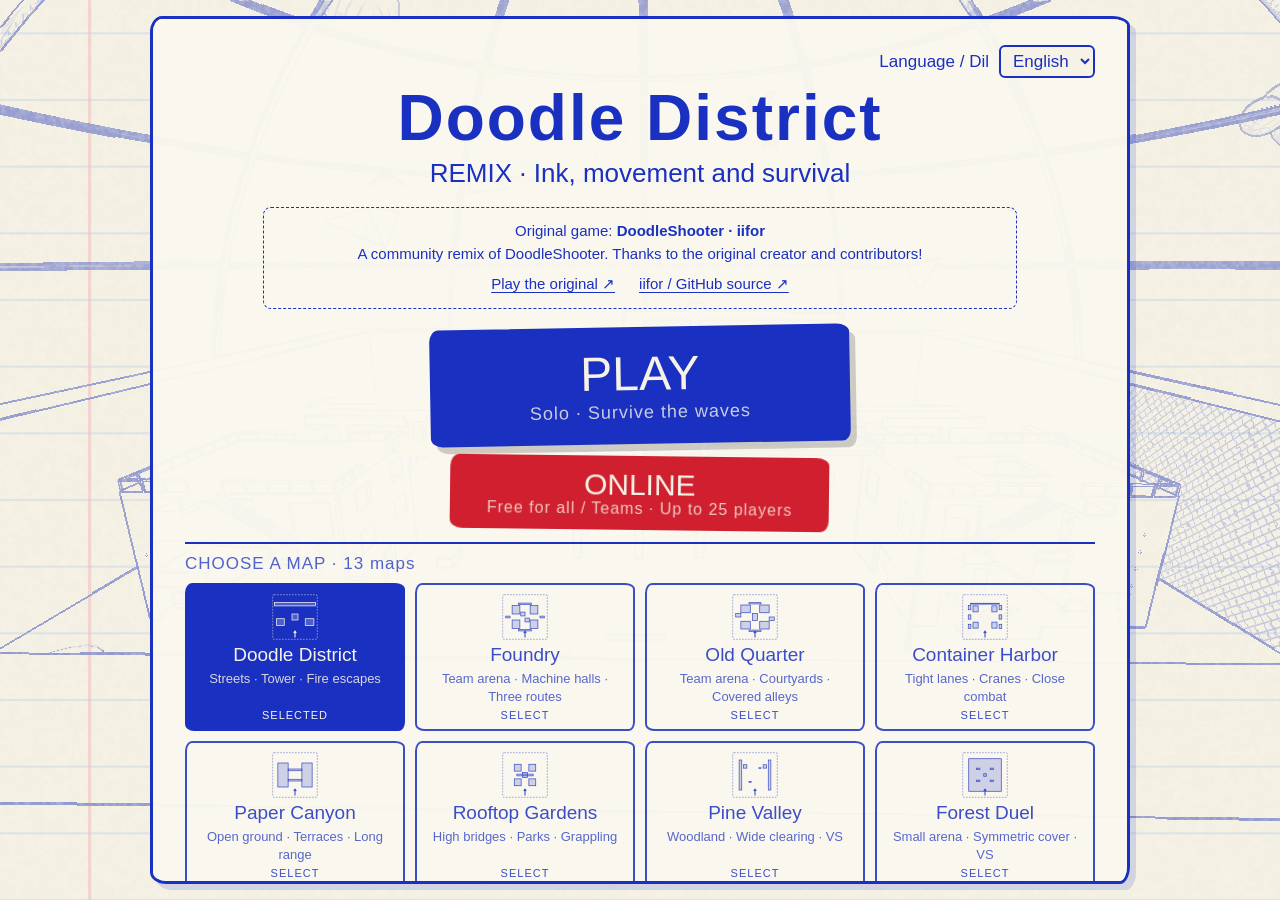
==== doodleshooter-remix/index.html @ 221af794 "新增多地图游戏" ====
<!DOCTYPE html>
<html lang="en">
<head>
<meta charset="utf-8">
<meta name="viewport" content="width=device-width, initial-scale=1">
<title>Doodle District · Remix</title>
<link rel="icon" href="data:,">
<meta name="description" content="Doodle District Remix: 13 maps, 11 guns, a katana and grappling. Survive solo or play online with friends. Original game by iifor/doodleshooter.">
<link rel="stylesheet" href="./style.css">
<script type="importmap">
{ "imports": {
  "three": "./vendor/three/three.module.js",
  "three/addons/": "./vendor/three/addons/"
} }
</script>
</head>
<body>
<canvas id="c"></canvas>
<div id="hud"></div>
<script src="./vendor/peerjs/peerjs.min.js"></script>
<script type="module" src="./src/main.js"></script>
</body>
</html>
---- doodleshooter-remix/style.css ----
:root { --ink: #1a30c0; --red: #d02030; --paper: #f6f3e6; }
html, body { margin: 0; height: 100%; overflow: hidden; background: var(--paper); font-family: 'Comic Sans MS', 'Marker Felt', 'Segoe Print', 'Noto Sans SC', 'PingFang SC', 'Microsoft YaHei', sans-serif; }
canvas#c { position: fixed; inset: 0; width: 100vw; height: 100vh; display: block; }
#hud { position: fixed; inset: 0; pointer-events: none; color: var(--ink); user-select: none; overflow: hidden; }
.hud-tl, .hud-tr, .hud-bl, .hud-br, .crosshair, .grapple-ret, .hitmarker, .dmg-ind, .message, .killfeed { mix-blend-mode: multiply; }
#hud.nogame .hud-tl, #hud.nogame .hud-tr, #hud.nogame .hud-bl, #hud.nogame .hud-br, #hud.nogame .crosshair, #hud.nogame .grapple-ret, #hud.nogame .killfeed { display: none; }
.hud-tl { position: absolute; left: 9%; top: 3%; font-size: 30px; transform: rotate(-1.5deg); }
.hud-tr { position: absolute; right: 4%; top: 3%; text-align: right; font-size: 30px; transform: rotate(1deg); }
.hud-bl { position: absolute; left: 9%; bottom: 5%; }
.hud-br { position: absolute; right: 4%; bottom: 5%; text-align: right; }
.ammo b { font-size: 58px; } .ammo span { font-size: 28px; opacity: .8; } .reloading { font-size: 22px !important; color: var(--red); }
.tally { display: flex; flex-wrap: wrap; width: 240px; gap: 3px; margin-top: -8px; align-items: flex-end; }
.tally i { display: block; width: 4px; height: 20px; background: var(--ink); transform: rotate(4deg); border-radius: 2px; opacity: .9; }
.tally i:nth-child(5n) { width: 4px; margin-right: 10px; transform: rotate(-8deg); }
.health { margin-bottom: 8px; font-size: 26px; display: flex; align-items: center; gap: 10px; }
.bar { width: 210px; height: 16px; border: 2.5px solid var(--ink); border-radius: 6px 8px 5px 7px / 8px 5px 7px 6px; overflow: hidden; transform: rotate(-1deg); }
.fill { height: 100%; width: 100%; background: repeating-linear-gradient(-55deg, var(--ink) 0 2.5px, transparent 2.5px 6px); transition: width .15s; }
.low .bar { border-color: var(--red); } .low .fill { background: repeating-linear-gradient(-55deg, var(--red) 0 2.5px, transparent 2.5px 6px); }
.crosshair { position: absolute; left: 50%; top: 50%; width: 0; height: 0; --s: 10px; filter: drop-shadow(0 0 1px rgba(255,255,255,.9)); }
.crosshair i { position: absolute; background: var(--red); border-radius: 2px; transition: top .06s, left .06s; }
.ch-t { width: 3px; height: 12px; left: -1.5px; top: calc(-1 * var(--s) - 12px); }
.ch-b { width: 3px; height: 12px; left: -1.5px; top: var(--s); }
.ch-l { width: 12px; height: 3px; top: -1.5px; left: calc(-1 * var(--s) - 12px); }
.ch-r { width: 12px; height: 3px; top: -1.5px; left: var(--s); }
.ch-dot { width: 3px; height: 3px; left: -1.5px; top: -1.5px; border-radius: 50%; }
.crosshair.katana i { background: var(--ink); } .crosshair.katana .ch-t, .crosshair.katana .ch-b { height: 16px; }
.crosshair.katana .ch-l, .crosshair.katana .ch-r { display: none; }
.grapple-ret { position: absolute; left: 50%; top: 50%; width: 30px; height: 30px; margin: -15px; border: 2.5px dashed var(--ink); border-radius: 50%; opacity: 0; transition: opacity .1s, transform .12s; transform: scale(1.6) rotate(0deg); }
.grapple-ret.on { opacity: .9; transform: scale(1) rotate(20deg); } .grapple-ret.attached { border-style: solid; transform: scale(.65); }
.hitmarker { position: absolute; left: 50%; top: 50%; opacity: 0; }
.hitmarker i { position: absolute; width: 3.5px; height: 36px; background: #e8801a; left: -1.75px; top: -18px; border-radius: 2px; box-shadow: 0 0 0 1px rgba(250,248,238,.85); }
.hitmarker i:first-child { transform: rotate(45deg); } .hitmarker i:last-child { transform: rotate(-45deg); }
.hitmarker.show { animation: hm .24s ease-out; }
.hitmarker.crit i { background: var(--red); width: 4.5px; height: 44px; top: -22px; left: -2.25px; }
.hitmarker.kill i { background: var(--red); width: 5px; height: 50px; top: -25px; left: -2.5px; }
@keyframes hm { 0% { opacity: 1; transform: scale(1.5); } 100% { opacity: 0; transform: scale(1); } }
.message { position: absolute; left: 0; right: 0; top: 24%; text-align: center; }
.msg-main { font-size: 88px; color: var(--ink); transform: rotate(-2deg); opacity: 0; letter-spacing: 3px; line-height: 1; }
.msg-main.show { animation: scribble .55s ease-out forwards; }
@keyframes scribble { 0% { opacity: 0; transform: rotate(-7deg) scale(1.7); filter: blur(3px); } 55% { opacity: 1; transform: rotate(-1deg) scale(.95); filter: blur(0); } 100% { opacity: 1; transform: rotate(-2deg) scale(1); } }
.msg-sub { font-size: 32px; opacity: .85; }
.killfeed { position: absolute; right: 4%; top: 28%; text-align: right; font-size: 27px; }
.killfeed div { animation: kf 1.7s ease-out forwards; } .killfeed .pts { color: var(--red); }
@keyframes kf { 0% { opacity: 0; transform: translateX(30px) rotate(3deg); } 15% { opacity: 1; transform: none; } 75% { opacity: 1; } 100% { opacity: 0; } }
.dmg-ind { position: absolute; left: 50%; top: 50%; }
.dmg-ind i { position: absolute; left: -16px; top: -140px; width: 32px; height: 22px; transform-origin: 16px 140px; background: var(--red); clip-path: polygon(50% 0, 100% 100%, 0 100%); opacity: .9; animation: di 1s linear forwards; }
@keyframes di { to { opacity: 0; } }
.screen { position: absolute; inset: 0; display: none; align-items: center; justify-content: center; pointer-events: auto; cursor: pointer; background: rgba(246, 243, 230, .55); }
.screen.show { display: flex; }
.panel { box-sizing: border-box; text-align: center; width: min(980px, calc(100% - 32px)); max-height: calc(100dvh - 32px); overflow-y: auto; padding: 26px 32px; background: rgba(250, 248, 238, .96); box-shadow: 6px 6px 0 rgba(26, 48, 192, .15); border: 3px solid var(--ink); border-radius: 12px 18px 10px 16px / 16px 10px 18px 12px; }
.panel h1 { font-size: clamp(34px, 5vw, 68px); margin: 0; letter-spacing: 2px; line-height: 1; }
.panel h2 { font-size: 26px; margin: 8px 0 18px; font-weight: normal; }
.credits { margin: 0 auto 18px; padding: 12px 16px; max-width: 720px; border: 1px dashed var(--ink); border-radius: 8px; font-size: 15px; line-height: 1.5; cursor: default; }
.credits p { margin: 0 0 8px; }
.credits nav { display: flex; flex-wrap: wrap; justify-content: center; gap: 6px 24px; }
.credits a { color: var(--ink); text-decoration: underline; text-underline-offset: 3px; }
.credits a:hover { color: var(--red); }
.credits a:focus-visible { outline: 2px solid var(--red); outline-offset: 4px; border-radius: 2px; }
.panel .cols { display: grid; grid-template-columns: 1.25fr 1fr; gap: 28px; text-align: left; font-size: 18px; line-height: 1.5; }
.panel .cols > div { min-width: 0; }
.controls { margin-top: 24px; border-top: 2px dashed var(--ink); padding-top: 10px; }
.controls summary { cursor: pointer; font-size: 24px; }
.controls[open] summary { margin-bottom: 14px; }
.panel .cols b { color: var(--red); } .colhead { font-size: 26px; border-bottom: 2px solid var(--ink); margin-bottom: 4px; }
.panel .go { font-size: 34px; margin-top: 18px; animation: blink 1.2s infinite; } @keyframes blink { 50% { opacity: .35; } }
.panel .stats { font-size: 30px; line-height: 1.4; } .panel .stats b { color: var(--red); }
.panel .tip { font-size: 21px; opacity: .8; margin-top: 8px; }
.weapon { font-size: 36px; } .hint { font-size: 20px; opacity: .8; }
.combo { font-size: 26px; color: var(--red); min-height: 30px; }
.timer { font-size: 24px; color: var(--red); }
@media (max-width: 900px) { .panel .cols { grid-template-columns: 1fr; gap: 18px; font-size: 18px; } .msg-main { font-size: 56px; } }
/* v2 additions */
.crosshair.ads { opacity: 0; }
.slots { display: grid; grid-template-rows: repeat(6, auto); grid-auto-flow: column; gap: 2px 14px; justify-content: end; margin-bottom: 8px; font-size: 16px; opacity: .9; }
.support-status { font-size: 17px; margin-top: 12px; max-width: 400px; line-height: 1.4; }
.hud-br .hint { max-width: 390px; }
.slots { background: rgba(250, 248, 238, .9); border-radius: 8px; padding: 8px 10px; opacity: 1; }
.hud-br .hint { background: rgba(250, 248, 238, .88); border-radius: 5px; padding: 3px 7px; }
@media (max-width: 1100px) {
  .hud-bl { left: 3%; }
  .slots { font-size: 15px; gap: 2px 10px; }
  .slot.active { font-size: 18px !important; }
  .slot .sammo { font-size: 13px !important; min-width: 40px !important; }
  .support-status { max-width: 260px; font-size: 14px; }
  .hud-br .hint { max-width: 320px; font-size: 16px; }
}
.slot { display: flex; gap: 8px; align-items: baseline; opacity: .55; transform: rotate(1deg); }
.slot.active { opacity: 1; font-size: 24px; border-bottom: 2px solid var(--ink); }
.slot.empty { color: var(--red); }
.slot .num { font-size: 15px; opacity: .8; border: 1.5px solid var(--ink); border-radius: 4px 6px 4px 5px; padding: 0 4px; }
.slot .sammo { font-size: 16px; opacity: .8; min-width: 54px; text-align: right; }
.modifier { font-size: 22px; color: var(--red); min-height: 26px; }
.bossbar { position: absolute; left: 50%; top: 6%; width: 420px; margin-left: -210px; text-align: center; font-size: 26px; display: none; }
.bossbar.show { display: block; mix-blend-mode: multiply; }
.bar.big { width: 420px; height: 20px; margin-top: 4px; }
.fill.red { background: repeating-linear-gradient(-55deg, var(--red) 0 3px, transparent 3px 7px); }
.tip { position: absolute; left: 50%; top: 14%; transform: translateX(-50%); width: max-content; max-width: min(680px, 85vw); box-sizing: border-box; padding: 6px 12px; background: rgba(250,248,238,.94); text-align: center; font-size: 22px; color: var(--ink); opacity: 0; transition: opacity .4s; }
.tip.show { opacity: .9; }
.tip b { color: var(--red); }
#hud.nogame .tip, #hud.nogame .bossbar { display: none; }
.settings { display: flex; flex-direction: column; gap: 4px; align-items: center; font-size: 21px; margin-top: 12px; border-top: 2px solid var(--ink); padding-top: 10px; }
.settings label { display: flex; align-items: center; gap: 8px; cursor: pointer; }
.settings input[type=range] { width: 220px; accent-color: #1a30c0; }
.settings input[type=checkbox] { width: 17px; height: 17px; accent-color: #1a30c0; }
.settings b { color: var(--red); min-width: 56px; text-align: left; }
.settings .k { opacity: .6; font-size: 17px; }
.beststat { font-size: 22px; opacity: .8; margin-top: 4px; }
/* sniper scope */
.scope { position: absolute; inset: 0; opacity: 0; transition: opacity .1s; pointer-events: none; }
.scope.on { opacity: 1; }
.scope .mask { position: absolute; inset: 0; background: radial-gradient(circle at 50% 50%, rgba(246,243,230,0) 0 30vh, var(--scope-mask, var(--paper)) 30.6vh 100%); }
.scope .ring { position: absolute; left: 50%; top: 50%; width: 60.5vh; height: 60.5vh; margin: -30.25vh; border: 3.5px solid var(--ink); border-radius: 50%; box-shadow: inset 0 0 0 7px rgba(26,48,192,.12); }
.scope .cx { position: absolute; left: 50%; top: 50%; width: 60vh; height: 2.5px; margin: -1px -30vh; background: repeating-linear-gradient(90deg, var(--ink) 0 14px, transparent 14px 17px); }
.scope .cy { position: absolute; left: 50%; top: 50%; width: 2.5px; height: 60vh; margin: -30vh -1px; background: repeating-linear-gradient(180deg, var(--ink) 0 14px, transparent 14px 17px); }
.scope .dot { position: absolute; left: 50%; top: 50%; width: 5px; height: 5px; margin: -2.5px; background: var(--red); border-radius: 50%; }
.scope-info { position: absolute; top: calc(50% + 32vh); left: 50%; transform: translateX(-50%); padding: 5px 14px; color: var(--ink); background: var(--scope-mask, var(--paper)); color: var(--scope-ink, var(--ink)); border-radius: 8px; font-size: 19px; white-space: nowrap; }
/* focus-slash target marker */
.focus-mark { position: absolute; left: 0; top: 0; width: 0; height: 0; opacity: 0; transition: opacity .1s; }
.focus-mark.on { opacity: 1; animation: fm .5s ease-in-out infinite alternate; }
.focus-mark i { position: absolute; width: 20px; height: 20px; border: 3px solid var(--red); }
.focus-mark i:nth-child(1) { left: -30px; top: -30px; border-right: 0; border-bottom: 0; }
.focus-mark i:nth-child(2) { left: 10px; top: -30px; border-left: 0; border-bottom: 0; }
.focus-mark i:nth-child(3) { left: -30px; top: 10px; border-right: 0; border-top: 0; }
.focus-mark i:nth-child(4) { left: 10px; top: 10px; border-left: 0; border-top: 0; }
@keyframes fm { from { transform: scale(1); } to { transform: scale(1.18); } }
#hud.nogame .scope, #hud.nogame .focus-mark { display: none; }
/* katana focus gauge */
.focus-meter { position: absolute; left: 4.5%; top: 50%; transform: translateY(-50%) rotate(-1.5deg); opacity: 0; transition: opacity .25s; text-align: center; mix-blend-mode: multiply; }
.focus-meter.on { opacity: 1; }
.fm-label { font-size: 17px; letter-spacing: 2px; color: var(--ink); opacity: .8; margin-bottom: 4px; }
.fm-tube { position: relative; width: 26px; height: 168px; border: 3px solid var(--ink); border-radius: 8px 11px 7px 10px / 11px 7px 10px 8px; overflow: hidden; }
.fm-fill { position: absolute; left: 0; right: 0; bottom: 0; height: 0%; background: repeating-linear-gradient(-52deg, var(--ink) 0 3px, transparent 3px 7px); transition: height .18s; }
.fm-tube i { position: absolute; left: 50%; bottom: 100%; width: 16px; height: 22px; margin-left: -8px; background: var(--red); opacity: 0; clip-path: polygon(50% 0, 78% 42%, 66% 38%, 82% 78%, 50% 100%, 18% 78%, 34% 38%, 22% 42%); }
.focus-meter.ready .fm-tube { border-color: var(--red); box-shadow: 0 0 0 3px rgba(208,32,48,.18); }
.focus-meter.ready .fm-fill { background: repeating-linear-gradient(-52deg, var(--red) 0 3px, transparent 3px 7px); }
.focus-meter.ready .fm-tube i { opacity: 1; animation: flame .42s ease-in-out infinite alternate; }
.focus-meter.ready .fm-f2 { margin-left: -18px; height: 16px; animation-delay: .14s; }
.focus-meter.ready .fm-f3 { margin-left: 3px; height: 18px; animation-delay: .27s; }
@keyframes flame { from { transform: translateY(4px) scaleY(.78) rotate(-5deg); } to { transform: translateY(-3px) scaleY(1.15) rotate(6deg); } }
.fm-ready { font-size: 15px; color: var(--red); letter-spacing: 1px; margin-top: 5px; opacity: 0; }
.focus-meter.ready .fm-ready { opacity: 1; animation: blink 1s infinite; }
#hud.nogame .focus-meter { display: none; }
/* map picker */
.mapsel { display: flex; align-items: center; justify-content: center; gap: 10px; margin-top: 12px; padding-top: 10px; border-top: 2px solid var(--ink); flex-wrap: wrap; }
.mapsel > span { font-size: 20px; opacity: .75; }
.mapbtn { font: inherit; font-size: 20px; color: var(--ink); background: transparent; border: 2.5px solid var(--ink); border-radius: 7px 10px 6px 9px / 10px 6px 9px 7px; padding: 4px 12px; cursor: pointer; opacity: .55; display: flex; flex-direction: column; align-items: center; line-height: 1.1; transform: rotate(-.6deg); }
.mapbtn i { font-style: normal; font-size: 14px; opacity: .75; }
.mapbtn:hover { opacity: .85; }
.mapbtn.on { opacity: 1; color: var(--paper); background: var(--ink); }
.mapsel { display: block; text-align: left; }
.mapsel > span { display: block; margin-bottom: 9px; font-size: 17px; letter-spacing: 1px; }
.mapgrid { display: grid; grid-template-columns: repeat(4, minmax(0, 1fr)); gap: 10px; }
.mapbtn { position: relative; width: 100%; min-height: 132px; padding: 8px; opacity: .85; transform: none; text-align: center; gap: 4px; }
.mapbtn strong { font-size: 19px; font-weight: normal; }
.mapbtn i { font-size: 13px; line-height: 1.35; opacity: .85; }
.mapbtn small { font-size: 11px; letter-spacing: 1px; margin-top: auto; }
.mapbtn:focus-visible { outline: 3px solid var(--red); outline-offset: 3px; }
.appearance { width: 100%; min-width: 0; box-sizing: border-box; margin: 18px 0 8px; padding: 12px; border: 2px solid var(--ink); border-radius: 9px; }
.appearance legend { padding: 0 8px; font-size: 20px; }
.appearance-options { display: grid; grid-template-columns: repeat(2, minmax(0, 1fr)); gap: 12px; }
.appearance label { position: relative; cursor: pointer; min-width: 0; }
.appearance input { position: absolute; width: 1px; height: 1px; opacity: 0; }
.appearance-card { display: flex; flex-direction: column; align-items: center; gap: 5px; height: 100%; box-sizing: border-box; border: 2px solid transparent; border-radius: 6px; padding: 8px; }
.appearance input:checked + .appearance-card { border-color: var(--ink); background: rgba(26,48,192,.06); }
.appearance input:focus-visible + .appearance-card { outline: 3px solid var(--red); outline-offset: 2px; }
.appearance strong { font-size: 21px; }
.appearance small, .appearance p { font-size: 15px; line-height: 1.3; }
.appearance p { margin: 10px 0 0; opacity: .75; }
.appearance-swatch { width: 100%; height: 48px; border: 1px solid rgba(26,48,192,.2); border-radius: 4px; }
.appearance-swatch.notebook { background: repeating-linear-gradient(0deg, transparent 0 11px, #bbd0e7 12px 13px), linear-gradient(90deg, #faf8ee 0 12%, #e49b9b 12% 13%, #faf8ee 13%); }
.appearance-swatch.solid { background: linear-gradient(155deg, #8bb5d1 0 48%, #bdb293 49% 72%, #81976f 73%); }
.play-map { font: inherit; font-size: 24px; padding: 8px 22px; margin: 4px 0 12px; color: var(--paper); background: var(--ink); border: 2px solid var(--ink); border-radius: 8px; cursor: pointer; }
.play-map:hover { filter: brightness(1.15); }
.play-map:focus-visible { outline: 3px solid var(--red); outline-offset: 3px; }
.map-sketch { width: 48px; height: 48px; color: currentColor; }
.map-sketch rect { fill: currentColor; fill-opacity: .23; stroke: currentColor; stroke-width: 1.7; }
.map-sketch .map-edge { fill: none; stroke-dasharray: 4 3; opacity: .65; }
.map-sketch path { fill: none; stroke: currentColor; stroke-width: 2.5; }
@media (max-width: 760px) { .mapgrid { grid-template-columns: repeat(2, minmax(0, 1fr)); } .mapbtn { min-height: 142px; } .map-sketch { width: 50px; height: 50px; } }

/* grenades */
.nades { display: inline-flex; gap: 3px; margin-left: 12px; vertical-align: middle; }
.nades i { width: 13px; height: 15px; border: 2.5px solid var(--ink); border-radius: 50% 50% 45% 45%; display: inline-block; position: relative; top: -2px; }
.nades i::after { content: ''; position: absolute; left: 3px; top: -6px; width: 3px; height: 5px; background: var(--red); }
/* lobby + modes */
.modes { display: flex; gap: 10px; justify-content: center; flex-wrap: wrap; margin: 10px 0 4px; }
.modebtn { font: inherit; font-size: 21px; color: var(--ink); background: transparent; border: 2.5px solid var(--ink); border-radius: 7px 10px 6px 9px / 10px 6px 9px 7px; padding: 6px 14px; cursor: pointer; opacity: .6; display: flex; flex-direction: column; align-items: center; line-height: 1.1; transform: rotate(-.5deg); min-width: 130px; }
.modebtn i { font-style: normal; font-size: 14px; opacity: .8; }
.modebtn:hover { opacity: .9; } .modebtn.on { opacity: 1; color: var(--paper); background: var(--ink); }
.lobby { display: flex; flex-direction: column; gap: 10px; align-items: center; margin-top: 8px; }
.lobby .row { display: flex; gap: 10px; align-items: center; flex-wrap: wrap; justify-content: center; }
.lobby input[type=text] { font: inherit; font-size: 24px; width: 130px; text-align: center; letter-spacing: 4px; text-transform: uppercase; color: var(--ink); border: 2.5px solid var(--ink); border-radius: 6px 9px 6px 8px; background: transparent; padding: 3px 6px; }
.lobby button, .bigbtn { font: inherit; font-size: 21px; color: var(--paper); background: var(--ink); border: 2.5px solid var(--ink); border-radius: 7px 10px 6px 9px / 10px 6px 9px 7px; padding: 5px 16px; cursor: pointer; transform: rotate(-.6deg); }
.lobby button.alt { color: var(--ink); background: transparent; }
.lobby button:disabled { opacity: .4; cursor: default; }
.code { font-size: 44px; letter-spacing: 8px; color: var(--red); border: 3px dashed var(--red); padding: 2px 18px; border-radius: 10px; }
.plist { display: flex; flex-direction: column; gap: 3px; min-width: 300px; font-size: 22px; }
.plist div { display: flex; justify-content: space-between; gap: 18px; border-bottom: 1.5px solid rgba(26,48,192,.25); padding: 2px 8px; }
.plist .t0 { color: var(--ink); } .plist .t1 { color: var(--red); } .plist .host::after { content: ' (host)'; opacity: .6; font-size: 16px; }
.status { font-size: 19px; color: var(--red); min-height: 24px; }
.scoreboard { display: flex; flex-direction: column; gap: 4px; font-size: 24px; min-width: 360px; }
.scoreboard div { display: flex; justify-content: space-between; gap: 20px; padding: 2px 10px; border-bottom: 1.5px solid rgba(26,48,192,.25); }
.scoreboard .me { background: rgba(26,48,192,.08); }
.hud-tr .teamscore { font-size: 26px; } .hud-tr .teamscore b { color: var(--red); }
.checkpoints { display: flex; gap: 8px; justify-content: center; flex-wrap: wrap; margin-top: 8px; font-size: 19px; }
.checkpoints button { font: inherit; font-size: 19px; color: var(--ink); background: transparent; border: 2px solid var(--ink); border-radius: 6px 8px 5px 7px; padding: 3px 12px; cursor: pointer; }
.checkpoints button:hover { background: var(--ink); color: var(--paper); }
.namebox { font: inherit; font-size: 20px; width: 150px; color: var(--ink); border: 2px solid var(--ink); border-radius: 6px 8px 5px 7px; background: transparent; padding: 2px 8px; }
#hud.pad .kbonly, #hud:not(.pad) .padonly { display: none; }

/* ---- main menu, online panel, scoreboard overlay ---- */
.mainbtns { display: flex; gap: 18px; justify-content: center; flex-wrap: wrap; margin: 14px 0 6px; }
.mainbtns button { font: inherit; font-size: 30px; color: var(--paper); background: var(--ink); border: 3px solid var(--ink); border-radius: 9px 13px 8px 12px / 12px 8px 11px 9px; padding: 10px 34px; cursor: pointer; transform: rotate(-.8deg); line-height: 1.05; }
.mainbtns button i { display: block; font-style: normal; font-size: 16px; opacity: .8; letter-spacing: 1px; }
.mainbtns button:nth-child(2) { transform: rotate(.7deg); background: var(--red); border-color: var(--red); }
.mainbtns button:hover { filter: brightness(1.15); }
.mainbtns:has(.start) { flex-direction: column; align-items: center; gap: 12px; }
.mainbtns button.start { min-width: min(420px, 100%); max-width: 100%; font-size: 48px; padding: 18px 28px; border-width: 4px; transform: rotate(-1deg); box-shadow: 6px 7px 0 rgba(0, 0, 0, .18); }
.mainbtns button.start i { font-size: 18px; margin-top: 4px; }
.mainbtns button.start:hover { transform: rotate(-1deg) scale(1.03); }
.mainbtns button.start + button { transform: rotate(.7deg); }
.online { display: flex; flex-direction: column; gap: 12px; align-items: center; margin-top: 6px; }
.online .sub { font-size: 19px; opacity: .75; }
.online .row { display: flex; gap: 12px; align-items: center; flex-wrap: wrap; justify-content: center; }
.online .row.split { gap: 26px; }
.online button:not(.mapbtn) { font: inherit; font-size: 22px; color: var(--paper); background: var(--ink); border: 2.5px solid var(--ink); border-radius: 7px 10px 6px 9px / 10px 6px 9px 7px; padding: 6px 18px; cursor: pointer; }
.online button.alt { color: var(--ink); background: transparent; }
.online button.big { font-size: 26px; padding: 8px 26px; transform: rotate(-.6deg); }
.online button:not(.mapbtn):disabled { opacity: .4; cursor: default; }
.online button:not(.mapbtn):hover:not(:disabled) { filter: brightness(1.15); }
.mapbtn:disabled { cursor: default; }
.language-picker { display: flex; gap: 10px; align-items: center; justify-content: flex-end; margin-bottom: 8px; font-size: 17px; }
.language-picker select { font: inherit; color: var(--ink); background: var(--paper); border: 2px solid var(--ink); border-radius: 6px; padding: 4px 8px; }
.language-picker select:focus-visible { outline: 3px solid var(--red); outline-offset: 2px; }
.online input[type=text] { font: inherit; font-size: 26px; width: 150px; text-align: center; letter-spacing: 5px; text-transform: uppercase; color: var(--ink); border: 2.5px solid var(--ink); border-radius: 6px 9px 6px 8px; background: transparent; padding: 3px 6px; }
.online input.namebox { letter-spacing: 0; text-transform: none; font-size: 22px; width: 180px; }
.online .radio { display: flex; gap: 14px; font-size: 19px; }
.online .radio label { display: flex; gap: 5px; align-items: center; cursor: pointer; }
.online .status { min-height: 26px; font-size: 20px; color: var(--red); }
.online .hint { font-size: 17px; opacity: .7; max-width: 520px; text-align: center; }
.online .code { font-size: 52px; letter-spacing: 10px; }
.online .plist { min-width: 340px; }
.online .plist .host span:first-child::after { content: ' · host'; opacity: .6; font-size: 16px; }
html[lang="tr"] .online .plist .host span:first-child::after { content: ' · oda sahibi'; }
.online .plist .host::after { content: none; }
.online .plist .me { background: rgba(26,48,192,.08); }
@media (max-width: 600px) {
  .panel { padding: 18px 12px; }
  .panel h2 { font-size: 21px; }
  .settings label { flex-wrap: wrap; justify-content: center; max-width: 100%; }
  .settings input[type=range] { width: min(180px, 55vw); }
  .online .plist, .scoreboard { min-width: 0; width: 100%; }
  .online .code { font-size: 34px; letter-spacing: 5px; }
  .mapbtn strong { overflow-wrap: anywhere; }
}
.board { position: absolute; left: 50%; top: 18%; transform: translateX(-50%) rotate(-.5deg); background: rgba(250,247,238,.94); border: 3px solid var(--ink); border-radius: 12px 16px 10px 14px / 14px 10px 16px 12px; padding: 12px 22px; min-width: 380px; font-size: 24px; color: var(--ink); z-index: 5; }
.board h3 { margin: 0 0 6px; font-size: 30px; text-align: center; letter-spacing: 2px; }
.board div { display: flex; justify-content: space-between; gap: 24px; padding: 2px 8px; border-bottom: 1.5px solid rgba(26,48,192,.25); }
.board div.me { background: rgba(26,48,192,.1); }
.board .foot { font-size: 16px; opacity: .7; justify-content: center; border: 0; margin-top: 6px; }
.feed { color: var(--red); }

/* live mini leaderboard in the corner during online play */
.pvpscore { font-size: 20px; line-height: 1.2; text-align: right; }
.pvpscore .row { display: flex; justify-content: flex-end; gap: 10px; }
.pvpscore .row b { min-width: 28px; text-align: right; }
.pvpscore .row.me { color: var(--red); }
.pvpscore .row .rank { opacity: .6; }
.pvpscore .target { font-size: 15px; opacity: .65; margin-top: 2px; }

/* grapple breath: a sliver under the crosshair, only while it is not full */
.gstam { position: absolute; left: 50%; top: 50%; width: 64px; height: 5px; margin-left: -32px; margin-top: 26px; border: 1.5px solid var(--ink); border-radius: 3px; opacity: .8; mix-blend-mode: multiply; }
.gstam i { display: block; height: 100%; background: var(--ink); }
.gstam.low { border-color: var(--red); } .gstam.low i { background: var(--red); }

/* public lobby list on the online panel */
.lobbylist { display: flex; flex-direction: column; gap: 6px; align-items: center; width: 100%; max-width: 560px; margin-top: 4px; padding-top: 8px; border-top: 1.5px dashed rgba(26,48,192,.35); }
.lobbylist .rows { display: flex; flex-direction: column; gap: 4px; width: 100%; }
.lobbyrow { display: grid; grid-template-columns: 96px 1fr auto auto; gap: 12px; align-items: center; font-size: 19px; padding: 3px 8px; border-bottom: 1.5px solid rgba(26,48,192,.2); }
.lobbyrow .code { font-size: 22px; letter-spacing: 3px; padding: 0 8px; border-width: 2px; }
.lobbyrow button { font-size: 18px; padding: 3px 12px; }

/* Scope surroundings follow the selected surface palette. */
:root[data-appearance="solid"] { --scope-mask: #aebcb3; --scope-ink: #243b30; }
:root[data-appearance="solid"][data-palette="desert"] { --scope-mask: #c4ad86; --scope-ink: #493921; }
.respawn { position: absolute; z-index: 5; left: 50%; top: 64%; transform: translateX(-50%); text-align: center; }
.respawn button { pointer-events: auto; font: inherit; font-size: 24px; color: var(--scope-ink, var(--paper)); background: var(--scope-mask, var(--ink)); border: 2px solid currentColor; border-radius: 9px; padding: 10px 26px; cursor: pointer; }
.respawn button:disabled { opacity: .75; cursor: wait; }
.respawn small { display: block; margin-top: 7px; padding: 3px 8px; border-radius: 5px; color: #fff; background: #162421d9; }
.nameplates { position: absolute; inset: 0; pointer-events: none; }
.player-name { position: absolute; left: 0; top: 0; max-width: 180px; padding: 2px 8px; border: 1px solid #c53e35; border-radius: 5px; background: #fff5e9eb; color: #74251f; font: 600 14px/1.3 system-ui, sans-serif; white-space: nowrap; overflow: hidden; text-overflow: ellipsis; }
.player-name.protected { border-color: #458fbe; color: #245a7d; }
#hud.nogame .nameplates, #hud.nogame .respawn { display: none; }

#hud.scoped .nameplates { clip-path: circle(30vh at 50% 50%); }

.moderation { margin: 14px auto; max-width: 460px; padding: 12px; border: 2px solid var(--ink); border-radius: 8px; font-size: 18px; }
.moderation label { display: flex; align-items: center; justify-content: center; gap: 10px; cursor: pointer; }
.moderation input { width: 20px; height: 20px; accent-color: var(--ink); }
.moderation h3 { margin: 10px 0 5px; font-size: 18px; }
.moderation-row { display: flex; align-items: center; justify-content: space-between; gap: 16px; padding: 4px; }
.moderation button { font: inherit; color: var(--red); background: var(--paper); border: 1px solid var(--red); border-radius: 5px; padding: 4px 12px; cursor: pointer; }

.moderation .kill-target { margin-top: 12px; flex-wrap: wrap; }
.moderation .kill-target input { width: 88px; height: auto; box-sizing: border-box; padding: 4px 8px; font: inherit; color: var(--ink); background: var(--paper); border: 1px solid var(--ink); border-radius: 4px; }
.moderation .kill-target small { opacity: .7; }

/* Team identity uses labels as well as color, in both visual styles. */
[data-team="red"] { --team-color: #df344a; }
[data-team="blue"] { --team-color: #326ade; }
.team-rosters { display:grid; grid-template-columns:repeat(2,minmax(0,1fr)); gap:12px; margin:16px 0; }
.team-roster { border:2px solid var(--team-color); border-radius:8px; padding:12px; background:color-mix(in srgb,var(--team-color) 7%,transparent); }
.team-roster h3 { margin:0 0 8px; color:var(--team-color); }
.team-roster > div { display:flex; align-items:center; justify-content:space-between; gap:8px; padding:5px 0; }
.team-roster select, .mode-rule select { font:inherit; border:1px solid currentColor; border-radius:5px; padding:6px; background:var(--paper,#fff9ed); color:var(--ink,#173751); }
.mode-rule { display:flex; align-items:center; gap:12px; margin-bottom:10px; }
.team-score { display:flex; align-items:center; gap:12px; }
.team-score b { color:var(--team-color); display:grid; text-align:center; }
.team-score strong { font-size:28px; }
.player-name[data-team="red"], .player-name[data-team="blue"] { color:var(--team-color); border-color:var(--team-color); }
#board h4[data-team] { color:var(--team-color); margin:10px 0 4px; }
@media(max-width:620px){.team-rosters{grid-template-columns:1fr}.team-roster>div{flex-wrap:wrap}}

.team-roster > div > span { min-width:0; flex:1; overflow-wrap:anywhere; text-align:left; }
.team-roster select { flex-shrink:0; max-width:56%; font-size:16px; }
.online .moderation button { color:var(--red); background:var(--paper); font-size:18px; padding:4px 12px; border:1px solid var(--red); }
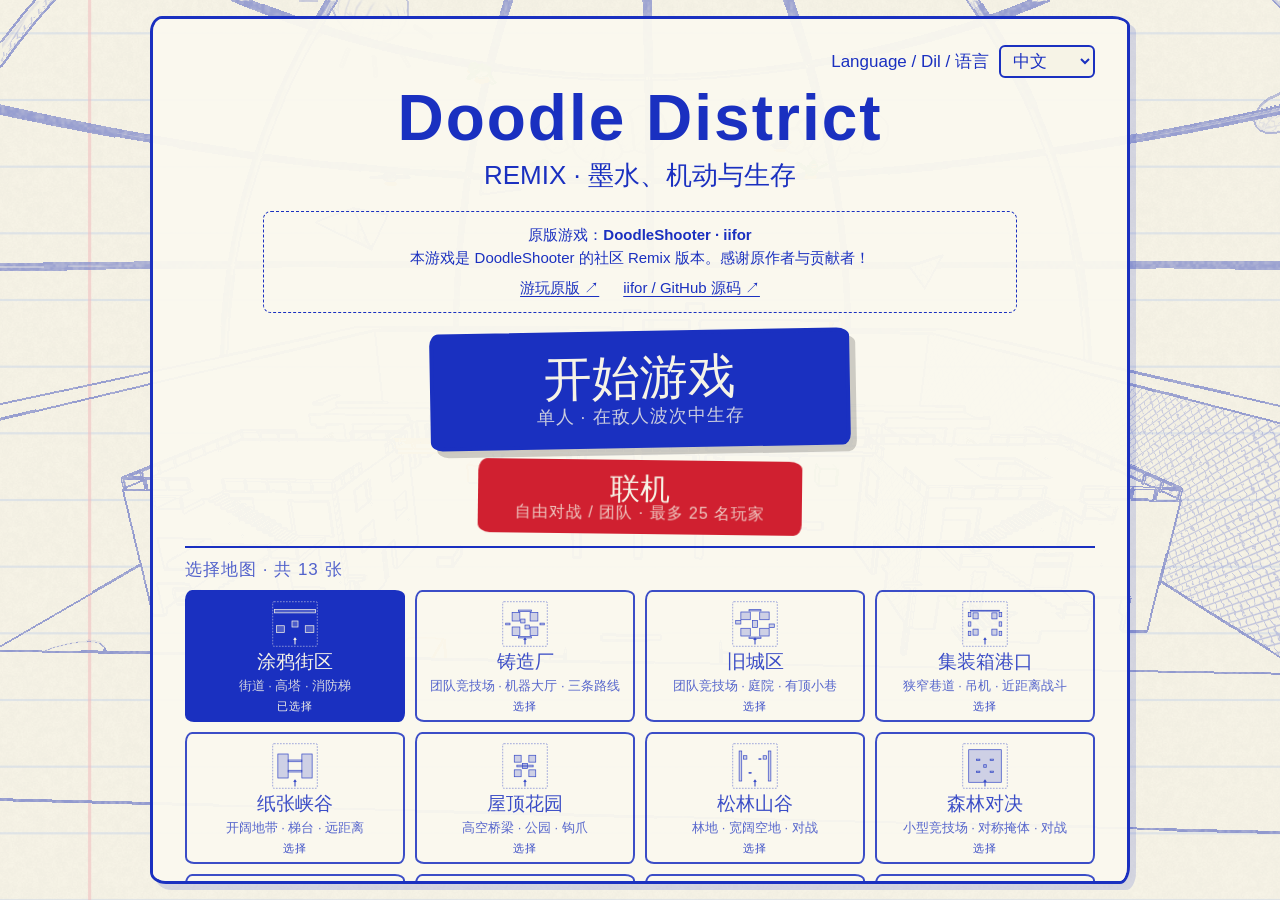
==== commit 0036c4ee: "增加新游戏" ====
--- a/doodleshooter-remix/index.html
+++ b/doodleshooter-remix/index.html
@@ -1,5 +1,5 @@
 <!DOCTYPE html>
-<html lang="en">
+<html lang="zh">
 <head>
 <meta charset="utf-8">
 <meta name="viewport" content="width=device-width, initial-scale=1">
